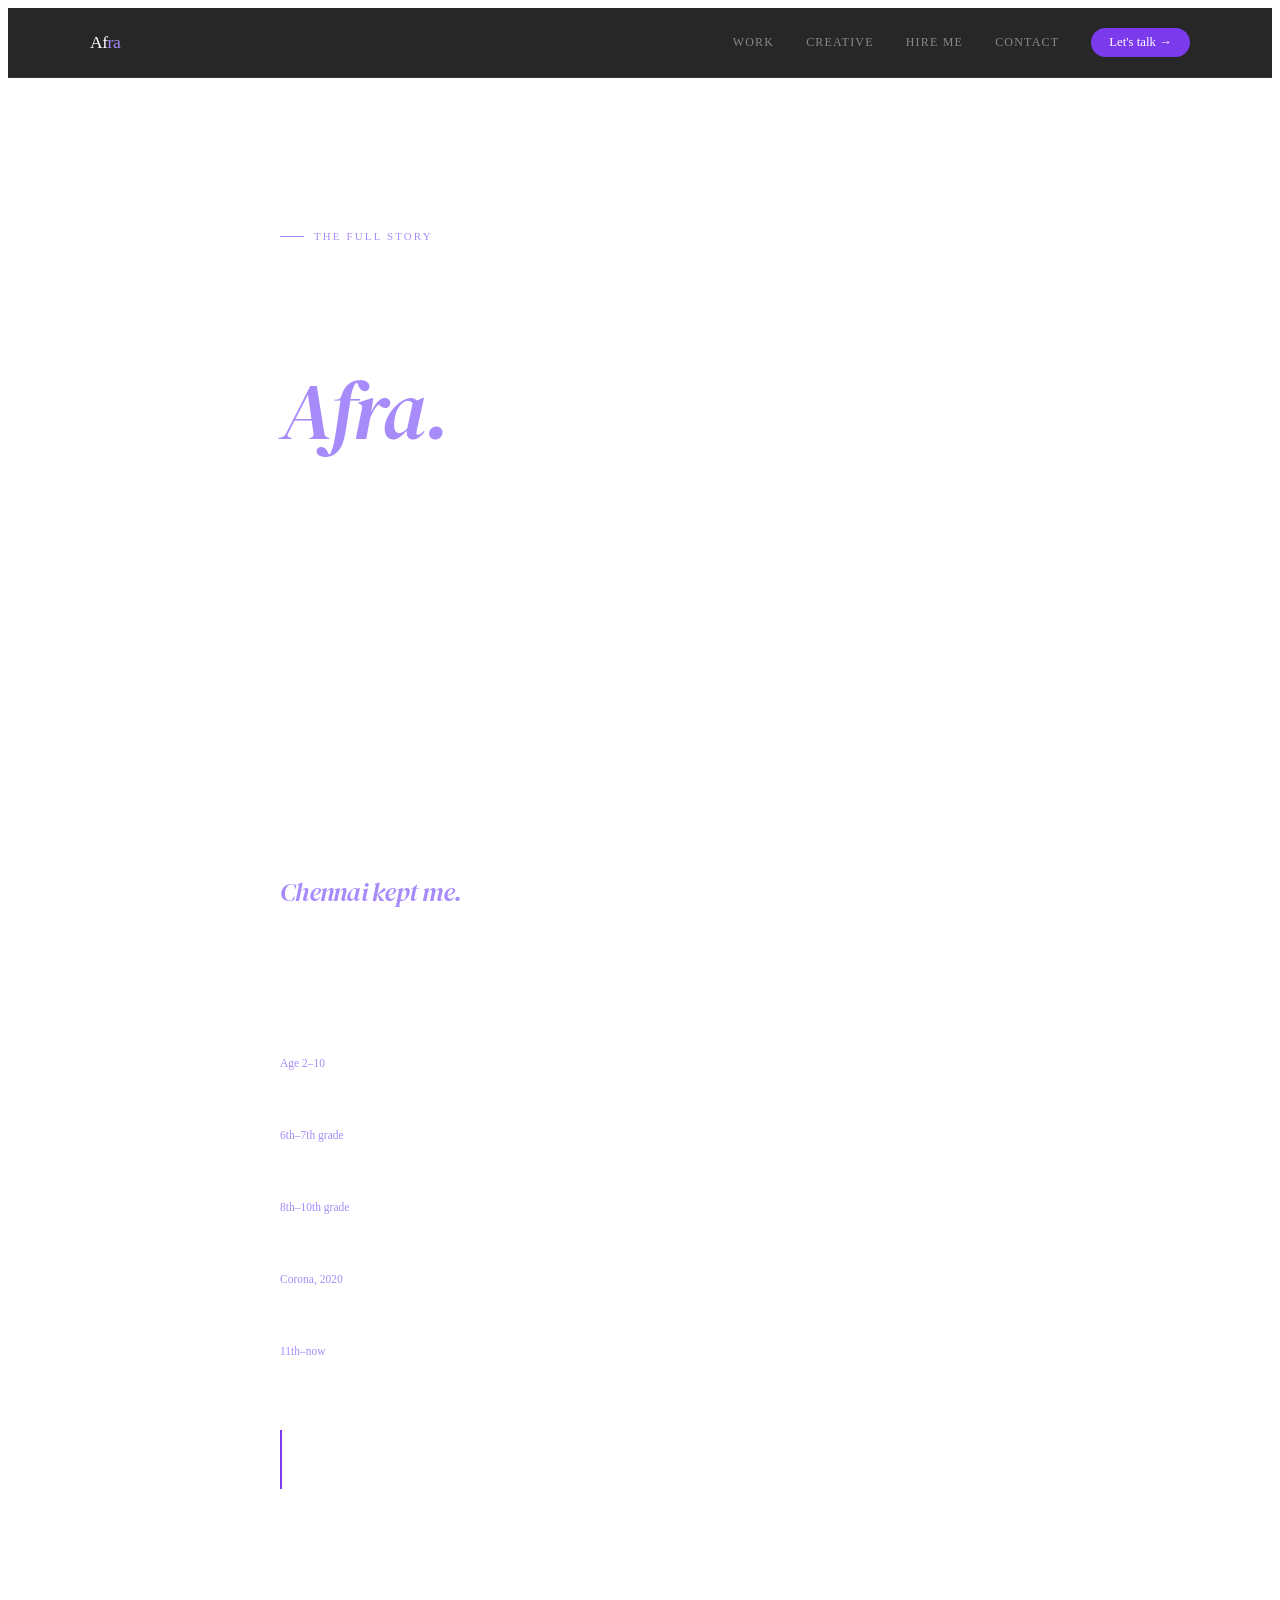
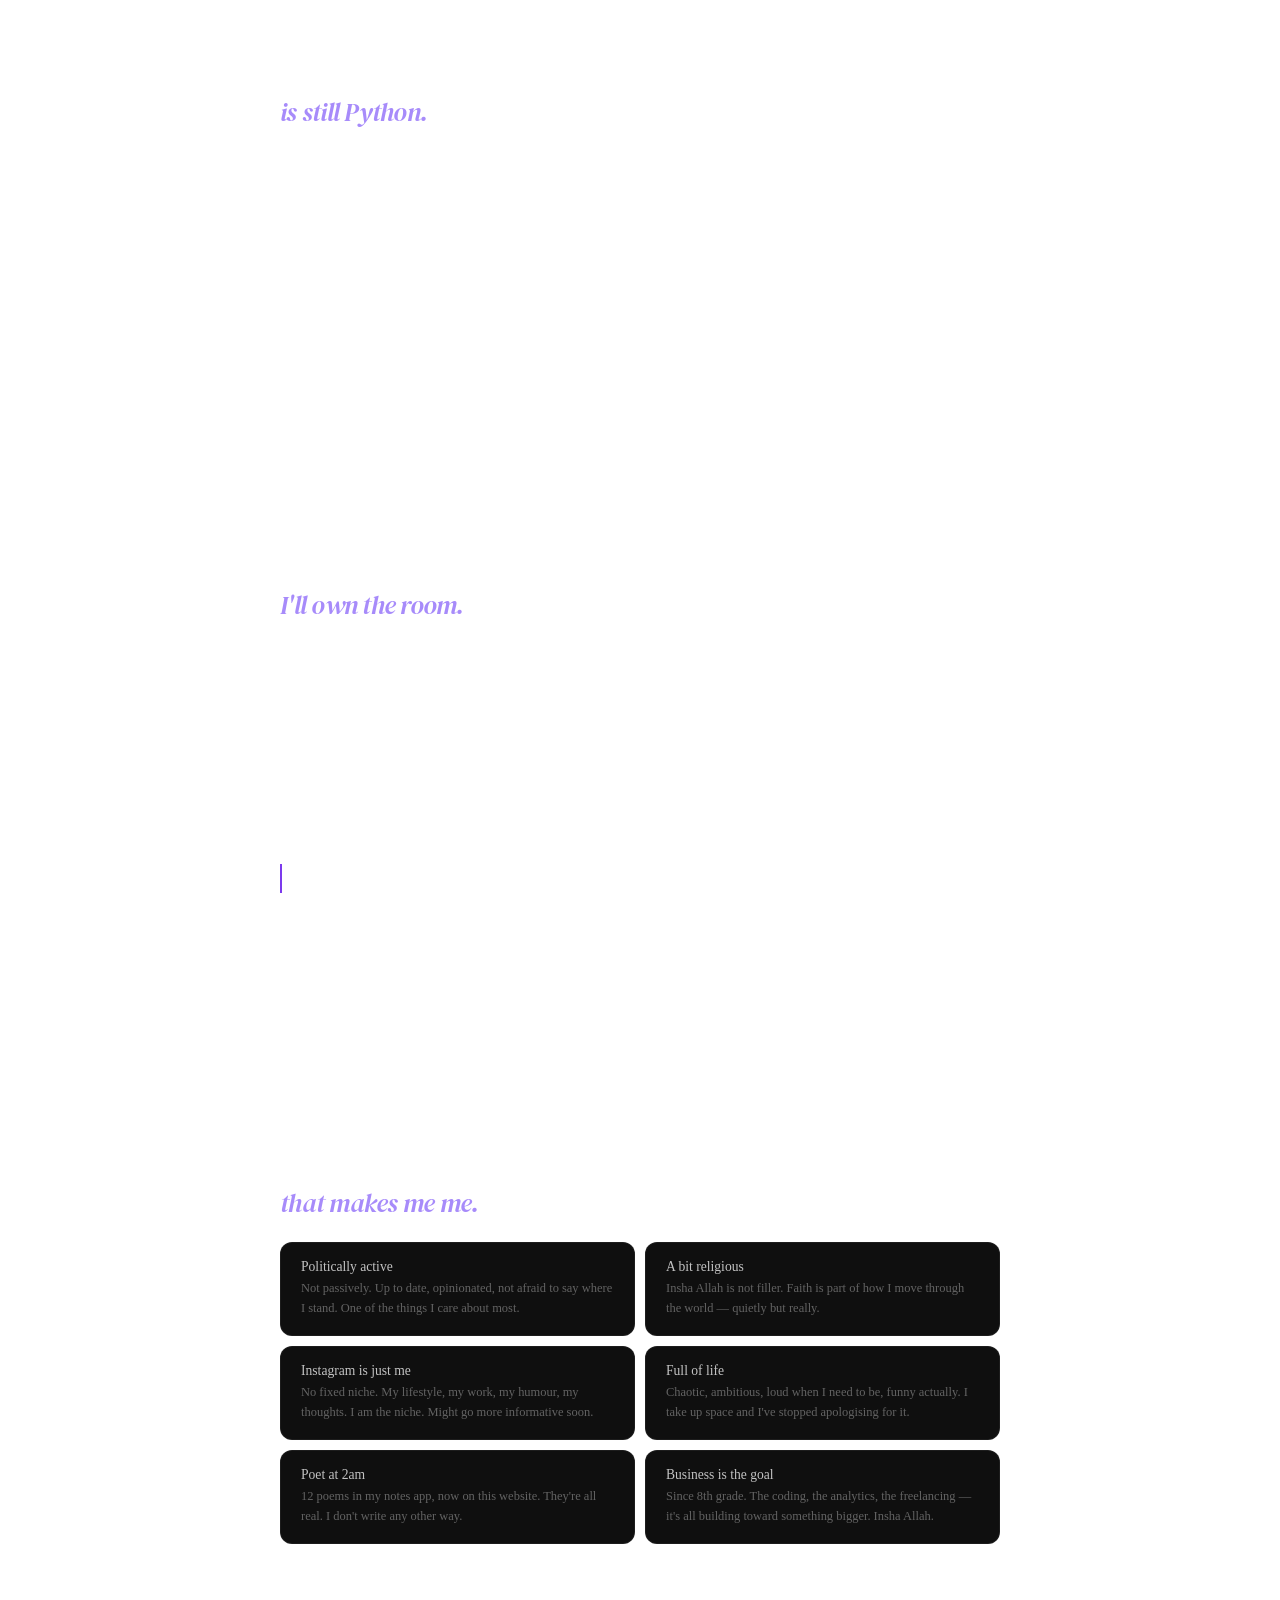
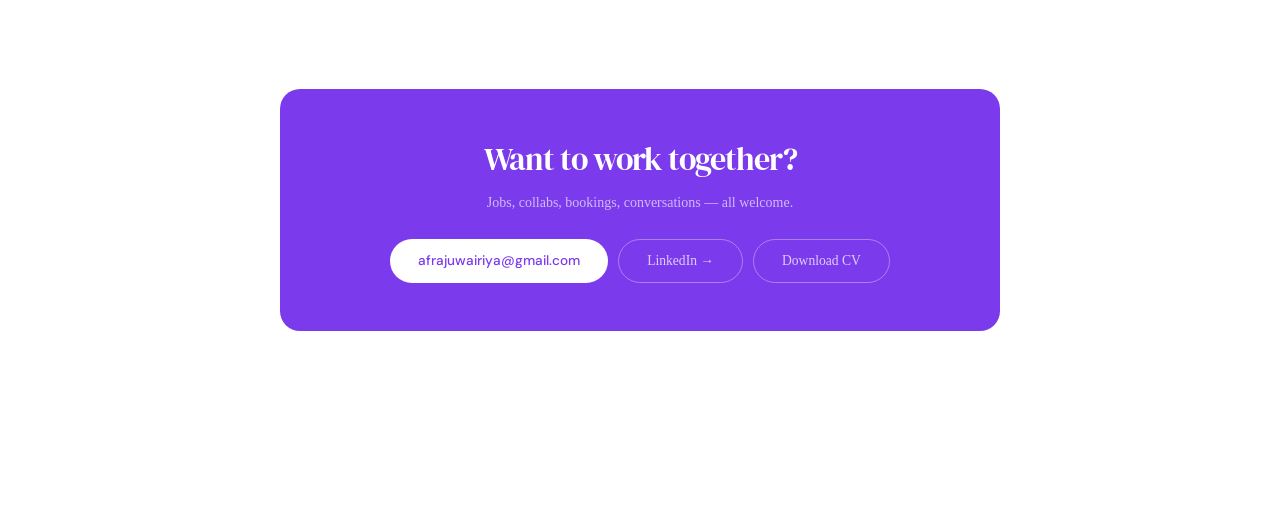
==== about.html @ 104c372f "Add files via upload" ====
<!doctype html>
<html lang="en">
<head>
  <meta charset="utf-8" />
  <meta name="viewport" content="width=device-width,initial-scale=1" />
  <title>About — Afra Juwairiya</title>
  <link href="https://fonts.googleapis.com/css2?family=DM+Serif+Display:ital@0;1&family=DM+Sans:wght@300;400;500&display=swap" rel="stylesheet">
  <link rel="stylesheet" href="css/style.css">
  <style>

    /* ── NAV (same as index) ── */
    .site-header { position: sticky; top: 0; z-index: 100; border-bottom: 0.5px solid rgba(255,255,255,0.07); background: rgba(10,10,10,0.88); backdrop-filter: blur(14px); }
    .nav-inner { max-width: 1100px; margin: 0 auto; padding: 1.25rem 2.5rem; display: flex; justify-content: space-between; align-items: center; }
    .nav-logo { font-size: 1.1rem; font-weight: 500; color: #fff; text-decoration: none; letter-spacing: -0.5px; }
    .nav-logo span { color: #a78bfa; }
    .nav-links { display: flex; gap: 2rem; align-items: center; }
    .nav-links a { font-size: 0.75rem; text-transform: uppercase; letter-spacing: 0.1em; color: rgba(255,255,255,0.45); text-decoration: none; transition: color 0.2s; }
    .nav-links a:hover { color: #fff; }
    .nav-cta { background: #7c3aed !important; color: #fff !important; padding: 7px 18px; border-radius: 100px; text-transform: none !important; letter-spacing: 0 !important; font-size: 0.8rem !important; }

    /* ── PAGE ── */
    .page { max-width: 720px; margin: 0 auto; padding: 5rem 2.5rem 6rem; }

    .back-link { display: inline-flex; align-items: center; gap: 6px; font-size: 0.72rem; text-transform: uppercase; letter-spacing: 0.12em; color: rgba(255,255,255,0.25); text-decoration: none; margin-bottom: 3.5rem; transition: color 0.2s; }
    .back-link:hover { color: #a78bfa; }

    /* ── HERO TEXT ── */
    .about-eyebrow { font-size: 0.68rem; text-transform: uppercase; letter-spacing: 0.2em; color: #a78bfa; margin-bottom: 1rem; display: flex; align-items: center; gap: 10px; }
    .about-eyebrow::before { content: ''; display: block; width: 24px; height: 0.5px; background: #a78bfa; }
    .about-name { font-family: 'DM Serif Display', serif; font-size: clamp(3rem, 7vw, 5rem); font-weight: 400; line-height: 0.95; letter-spacing: -2.5px; color: #fff; margin-bottom: 2rem; }
    .about-name em { font-style: italic; color: #a78bfa; display: block; }
    .about-opener { font-size: 1.1rem; color: rgba(255,255,255,0.6); line-height: 1.85; margin-bottom: 3.5rem; font-weight: 300; }
    .about-opener strong { color: rgba(255,255,255,0.85); font-weight: 400; }

    /* ── QUICK FACTS STRIP ── */
    .facts-strip { display: flex; flex-wrap: wrap; gap: 8px; margin-bottom: 4rem; padding-bottom: 3.5rem; border-bottom: 0.5px solid rgba(255,255,255,0.07); }
    .fact-pill { font-size: 0.72rem; padding: 6px 14px; border-radius: 100px; border: 0.5px solid rgba(255,255,255,0.1); color: rgba(255,255,255,0.5); }

    /* ── STORY SECTIONS ── */
    .story-block { margin-bottom: 3.5rem; padding-bottom: 3.5rem; border-bottom: 0.5px solid rgba(255,255,255,0.06); }
    .story-block:last-of-type { border-bottom: none; }
    .story-label { font-size: 0.65rem; text-transform: uppercase; letter-spacing: 0.2em; color: rgba(255,255,255,0.2); margin-bottom: 1.25rem; display: flex; align-items: center; gap: 8px; }
    .story-label::after { content: ''; flex: 1; height: 0.5px; background: rgba(255,255,255,0.06); }
    .story-heading { font-family: 'DM Serif Display', serif; font-size: 1.6rem; font-weight: 400; color: #fff; letter-spacing: -0.75px; margin-bottom: 1.25rem; line-height: 1.2; }
    .story-heading em { font-style: italic; color: #a78bfa; }
    .story-body { font-size: 0.95rem; color: rgba(255,255,255,0.5); line-height: 1.9; }
    .story-body p { margin-bottom: 1.1rem; }
    .story-body p:last-child { margin-bottom: 0; }
    .story-body strong { color: rgba(255,255,255,0.8); font-weight: 400; }
    .story-body em { font-style: italic; color: rgba(255,255,255,0.35); }

    /* ── PULL QUOTE ── */
    .pull-quote { border-left: 2px solid #7c3aed; padding-left: 1.25rem; margin: 2rem 0; }
    .pull-quote p { font-family: 'DM Serif Display', serif; font-size: 1.15rem; font-style: italic; color: rgba(255,255,255,0.6); line-height: 1.6; margin: 0; }

    /* ── CITIES TIMELINE ── */
    .cities { display: flex; flex-direction: column; gap: 0; margin: 1.5rem 0; }
    .city-row { display: grid; grid-template-columns: 80px 1fr; gap: 1.25rem; padding: 1rem 0; border-bottom: 0.5px solid rgba(255,255,255,0.05); position: relative; }
    .city-row:last-child { border-bottom: none; }
    .city-year { font-size: 0.72rem; color: #a78bfa; padding-top: 2px; }
    .city-name { font-size: 0.92rem; font-weight: 500; color: rgba(255,255,255,0.75); margin-bottom: 3px; }
    .city-note { font-size: 0.8rem; color: rgba(255,255,255,0.35); line-height: 1.5; }

    /* ── THINGS I AM ── */
    .things-grid { display: grid; grid-template-columns: 1fr 1fr; gap: 10px; margin: 1.5rem 0; }
    .thing { background: #0f0f0f; border: 0.5px solid rgba(255,255,255,0.06); border-radius: 12px; padding: 1rem 1.25rem; }
    .thing-title { font-size: 0.85rem; font-weight: 500; color: rgba(255,255,255,0.75); margin-bottom: 4px; }
    .thing-body { font-size: 0.78rem; color: rgba(255,255,255,0.35); line-height: 1.6; }

    /* ── FOOTER CTA ── */
    .about-cta { background: #7c3aed; border-radius: 20px; padding: 3rem; text-align: center; margin-top: 4rem; }
    .cta-head { font-family: 'DM Serif Display', serif; font-size: 2rem; font-weight: 400; color: #fff; letter-spacing: -1px; margin-bottom: 0.5rem; }
    .cta-sub { font-size: 0.875rem; color: rgba(255,255,255,0.65); margin-bottom: 1.75rem; }
    .cta-btns { display: flex; justify-content: center; gap: 10px; flex-wrap: wrap; }
    .btn-white { background: #fff; color: #7c3aed; padding: 0.8rem 1.75rem; border-radius: 100px; font-size: 0.85rem; font-weight: 500; text-decoration: none; }
    .btn-ghost-light { border: 0.5px solid rgba(255,255,255,0.35); color: rgba(255,255,255,0.75); padding: 0.8rem 1.75rem; border-radius: 100px; font-size: 0.85rem; text-decoration: none; }

    /* ── SITE FOOTER ── */
    .site-footer { border-top: 0.5px solid rgba(255,255,255,0.06); padding: 2rem 2.5rem; }
    .footer-inner { max-width: 1100px; margin: 0 auto; display: flex; justify-content: space-between; align-items: center; }
    .footer-left { font-size: 0.72rem; color: rgba(255,255,255,0.2); }
    .footer-links { display: flex; gap: 1.5rem; }
    .footer-links a { font-size: 0.72rem; color: rgba(255,255,255,0.2); text-decoration: none; transition: color 0.2s; }
    .footer-links a:hover { color: #a78bfa; }

    /* ── FADE ── */
    .fade-up { opacity: 0; transform: translateY(16px); transition: opacity 0.65s ease, transform 0.65s ease; }
    .fade-up.visible { opacity: 1; transform: none; }

    @media (max-width: 640px) {
      .page { padding: 3rem 1.5rem 4rem; }
      .things-grid { grid-template-columns: 1fr; }
      .nav-links a:not(.nav-cta) { display: none; }
      .footer-inner { flex-direction: column; gap: 1rem; }
    }
  </style>
</head>
<body>

  <header class="site-header">
    <div class="nav-inner">
      <a class="nav-logo" href="index.html">Af<span>ra</span></a>
      <nav class="nav-links">
        <a href="index.html#work">Work</a>
        <a href="index.html#creative">Creative</a>
        <a href="index.html#earn">Hire me</a>
        <a href="index.html#contact">Contact</a>
        <a href="index.html#contact" class="nav-cta">Let's talk →</a>
      </nav>
    </div>
  </header>

  <div class="page">

    <a href="index.html" class="back-link">← Back home</a>

    <div class="about-eyebrow">The full story</div>
    <h1 class="about-name">Hi, I'm<br><em>Afra.</em></h1>

    <p class="about-opener">
      <strong>Data analyst, full stack developer, Emcee, poet, Instagram creator, sports captain, NSS Vice President, department secretary, aspiring businesswoman, political person, proud Delhiite stuck in Chennai.</strong> That's the short version. Here's the rest.
    </p>

    <div class="facts-strip">
      <span class="fact-pill">Chennai (unfortunately)</span>
      <span class="fact-pill">Delhi at heart</span>
      <span class="fact-pill">BCA · April 2026</span>
      <span class="fact-pill">Python first</span>
      <span class="fact-pill">Emcee</span>
      <span class="fact-pill">Sports captain</span>
      <span class="fact-pill">NSS Vice President</span>
      <span class="fact-pill">Politically active</span>
      <span class="fact-pill">Business is the dream</span>
      <span class="fact-pill">Insha Allah</span>
    </div>

    <!-- CITIES -->
    <div class="story-block fade-up">
      <div class="story-label">where I've been</div>
      <h2 class="story-heading">Delhi shaped me.<br><em>Chennai kept me.</em></h2>
      <div class="story-body">
        <p>I was two when my family moved to Delhi for my dad's work. I grew up there. Delhi is my city — the one that fits, the one I think about, the one I'd go back to without hesitating. I love it in a way that's hard to explain if you haven't lived there.</p>
      </div>
      <div class="cities">
        <div class="city-row">
          <div class="city-year">Age 2–10</div>
          <div><div class="city-name">Delhi</div><div class="city-note">Grew up here. This is home.</div></div>
        </div>
        <div class="city-row">
          <div class="city-year">6th–7th grade</div>
          <div><div class="city-name">Chennai · Velammal</div><div class="city-note">Unfortunate situation moved us. Hated it. Velammal is basically a jail — anyone who went there knows.</div></div>
        </div>
        <div class="city-row">
          <div class="city-year">8th–10th grade</div>
          <div><div class="city-name">Delhi (again)</div><div class="city-note">Convinced my dad to let me come back. It worked.</div></div>
        </div>
        <div class="city-row">
          <div class="city-year">Corona, 2020</div>
          <div><div class="city-name">Chennai (again)</div><div class="city-note">Me, my mom, and my sister had to shift back. My sister's last year of school. Didn't get a choice this time.</div></div>
        </div>
        <div class="city-row">
          <div class="city-year">11th–now</div>
          <div><div class="city-name">Chennai · Velammal again → BCA</div><div class="city-note">Back to the jail school for 11th and 12th. Then BCA. Still here. Still looking for the exit.</div></div>
        </div>
      </div>
      <div class="pull-quote">
        <p>"I didn't choose Chennai. Chennai chose me, twice, against my will. But it's where everything started — the coding, the writing, the figuring out who I actually am."</p>
      </div>
    </div>

    <!-- CODING -->
    <div class="story-block fade-up">
      <div class="story-label">how the coding started</div>
      <h2 class="story-heading">Python in a boring class<br><em>is still Python.</em></h2>
      <div class="story-body">
        <p>It started at Velammal during 11th grade. Every class was boring — computer was the only one that was <em>bearable</em>. Me and my friend would sit there talking the whole time and still somehow get the highest marks. That's when I knew something was happening.</p>
        <p>Python clicked in a way other languages didn't. Not Java, not C — <strong>Python</strong>. It made sense to me. It still does. That one bearable class in a school I hated became the thing I'm building a career on.</p>
        <p>BCA happened because my mom wanted it to happen. And honestly it's been fine — data analytics, full stack, machine learning. I've built real things. But the long-term dream, the one I've had since 8th grade, is <strong>business</strong>. That's where I'm actually going, insha Allah. The tech is the foundation.</p>
      </div>
    </div>

    <!-- EMCEE -->
    <div class="story-block fade-up">
      <div class="story-label">the stage thing</div>
      <h2 class="story-heading">Give me a mic and<br><em>I'll own the room.</em></h2>
      <div class="story-body">
        <p>I've wanted to be in front of a microphone since I was a kid. Not performing — <strong>speaking</strong>. The kind of speaking where you hold a room, where people actually listen, where something shifts. I grew up watching student council members in schools abroad, parliamentary debates, political speeches — and I wanted that. All of it.</p>
        <p>In college I've been <strong>Event Coordinator</strong>, <strong>NSS Vice President</strong>, and <strong>Department Secretary</strong>. Every role that had a stage, I took. Emcee at events is the closest I've found to what I actually want — the energy of holding a crowd, being the thread that ties an event together, making it fun without losing the weight of it.</p>
      </div>
      <div class="pull-quote">
        <p>"What I would do to get in front of a mic. Since I was a kid."</p>
      </div>
      <div class="story-body">
        <p>The dream was journalism or law. I'm political — genuinely, not just online. Up to date, opinionated, not quiet about it. I wanted to argue in courtrooms or break stories. That didn't happen the way I planned. But the voice is still there. It always finds a way out — through speeches, through poems, through this.</p>
      </div>
    </div>

    <!-- WHO I AM -->
    <div class="story-block fade-up">
      <div class="story-label">the rest of it</div>
      <h2 class="story-heading">Everything else<br><em>that makes me me.</em></h2>
      <div class="things-grid">
        <div class="thing">
          <div class="thing-title">Politically active</div>
          <div class="thing-body">Not passively. Up to date, opinionated, not afraid to say where I stand. One of the things I care about most.</div>
        </div>
        <div class="thing">
          <div class="thing-title">A bit religious</div>
          <div class="thing-body">Insha Allah is not filler. Faith is part of how I move through the world — quietly but really.</div>
        </div>
        <div class="thing">
          <div class="thing-title">Instagram is just me</div>
          <div class="thing-body">No fixed niche. My lifestyle, my work, my humour, my thoughts. I am the niche. Might go more informative soon.</div>
        </div>
        <div class="thing">
          <div class="thing-title">Full of life</div>
          <div class="thing-body">Chaotic, ambitious, loud when I need to be, funny actually. I take up space and I've stopped apologising for it.</div>
        </div>
        <div class="thing">
          <div class="thing-title">Poet at 2am</div>
          <div class="thing-body">12 poems in my notes app, now on this website. They're all real. I don't write any other way.</div>
        </div>
        <div class="thing">
          <div class="thing-title">Business is the goal</div>
          <div class="thing-body">Since 8th grade. The coding, the analytics, the freelancing — it's all building toward something bigger. Insha Allah.</div>
        </div>
      </div>
    </div>

    <!-- CTA -->
    <div class="about-cta fade-up">
      <div class="cta-head">Want to work together?</div>
      <p class="cta-sub">Jobs, collabs, bookings, conversations — all welcome.</p>
      <div class="cta-btns">
        <button class="btn-white" onclick="navigator.clipboard.writeText('afrajuwairiya@gmail.com').then(()=>{this.textContent='Copied!';setTimeout(()=>this.textContent='afrajuwairiya@gmail.com',2000)})" style="cursor:pointer;border:none;font-family:'DM Sans',sans-serif;">afrajuwairiya@gmail.com</button>
        <a class="btn-ghost-light" href="https://www.linkedin.com/in/afra-juwairiya-403a3a2a0/" target="_blank" rel="noopener">LinkedIn →</a>
        <a class="btn-ghost-light" href="Afra_Juwairiya_Resume.pdf" download>Download CV</a>
      </div>
    </div>

  </div>

  <footer class="site-footer">
    <div class="footer-inner">
      <span class="footer-left">Afra Juwairiya · Chennai · © <span id="year"></span></span>
      <div class="footer-links">
        <a href="https://github.com/afraj-1" target="_blank" rel="noopener">GitHub</a>
        <a href="https://www.linkedin.com/in/afra-juwairiya-403a3a2a0/" target="_blank" rel="noopener">LinkedIn</a>
        <a href="mailto:afrajuwairiya@gmail.com">Email</a>
        <a href="poems.html">Poems</a>
      </div>
    </div>
  </footer>

  <script>
    document.getElementById('year').textContent = new Date().getFullYear();
    const obs = new IntersectionObserver(entries => {
      entries.forEach(e => { if (e.isIntersecting) e.target.classList.add('visible'); });
    }, { threshold: 0.1 });
    document.querySelectorAll('.fade-up').forEach(el => obs.observe(el));
  </script>

</body>
</html>
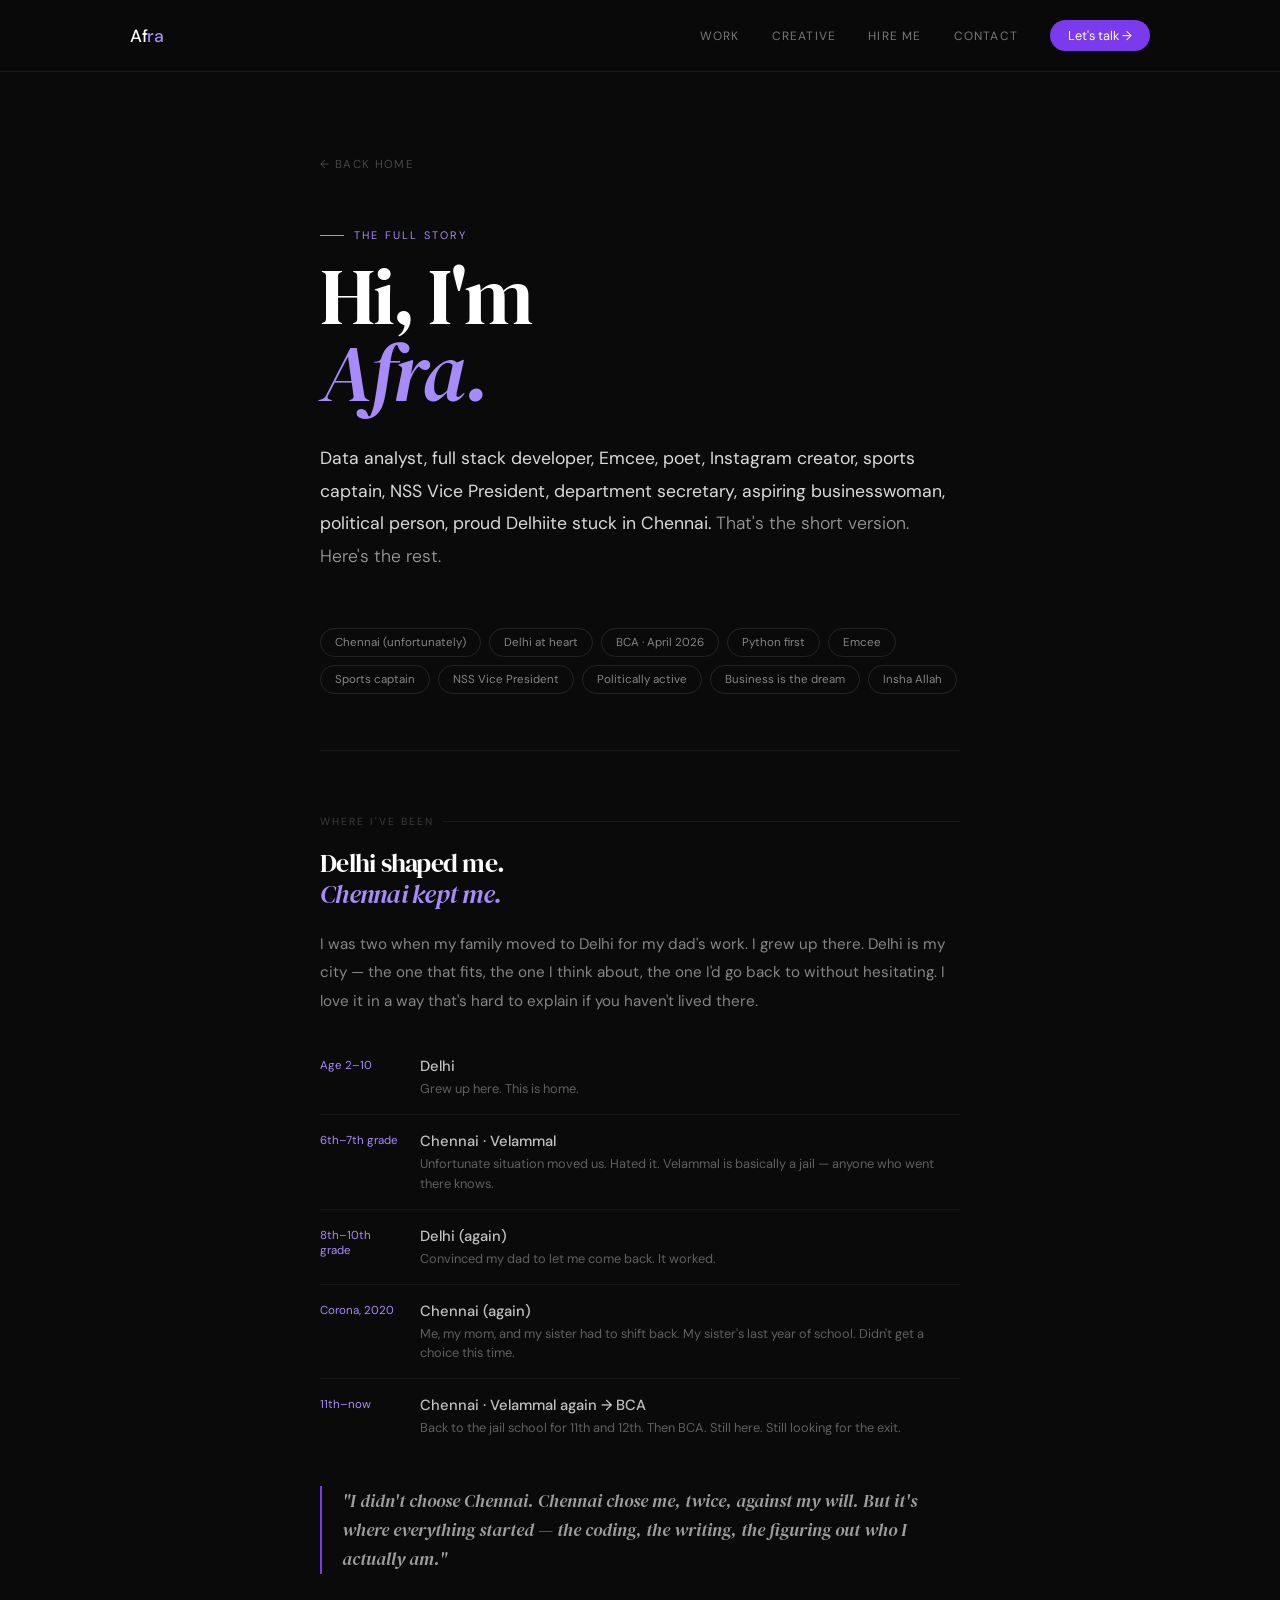
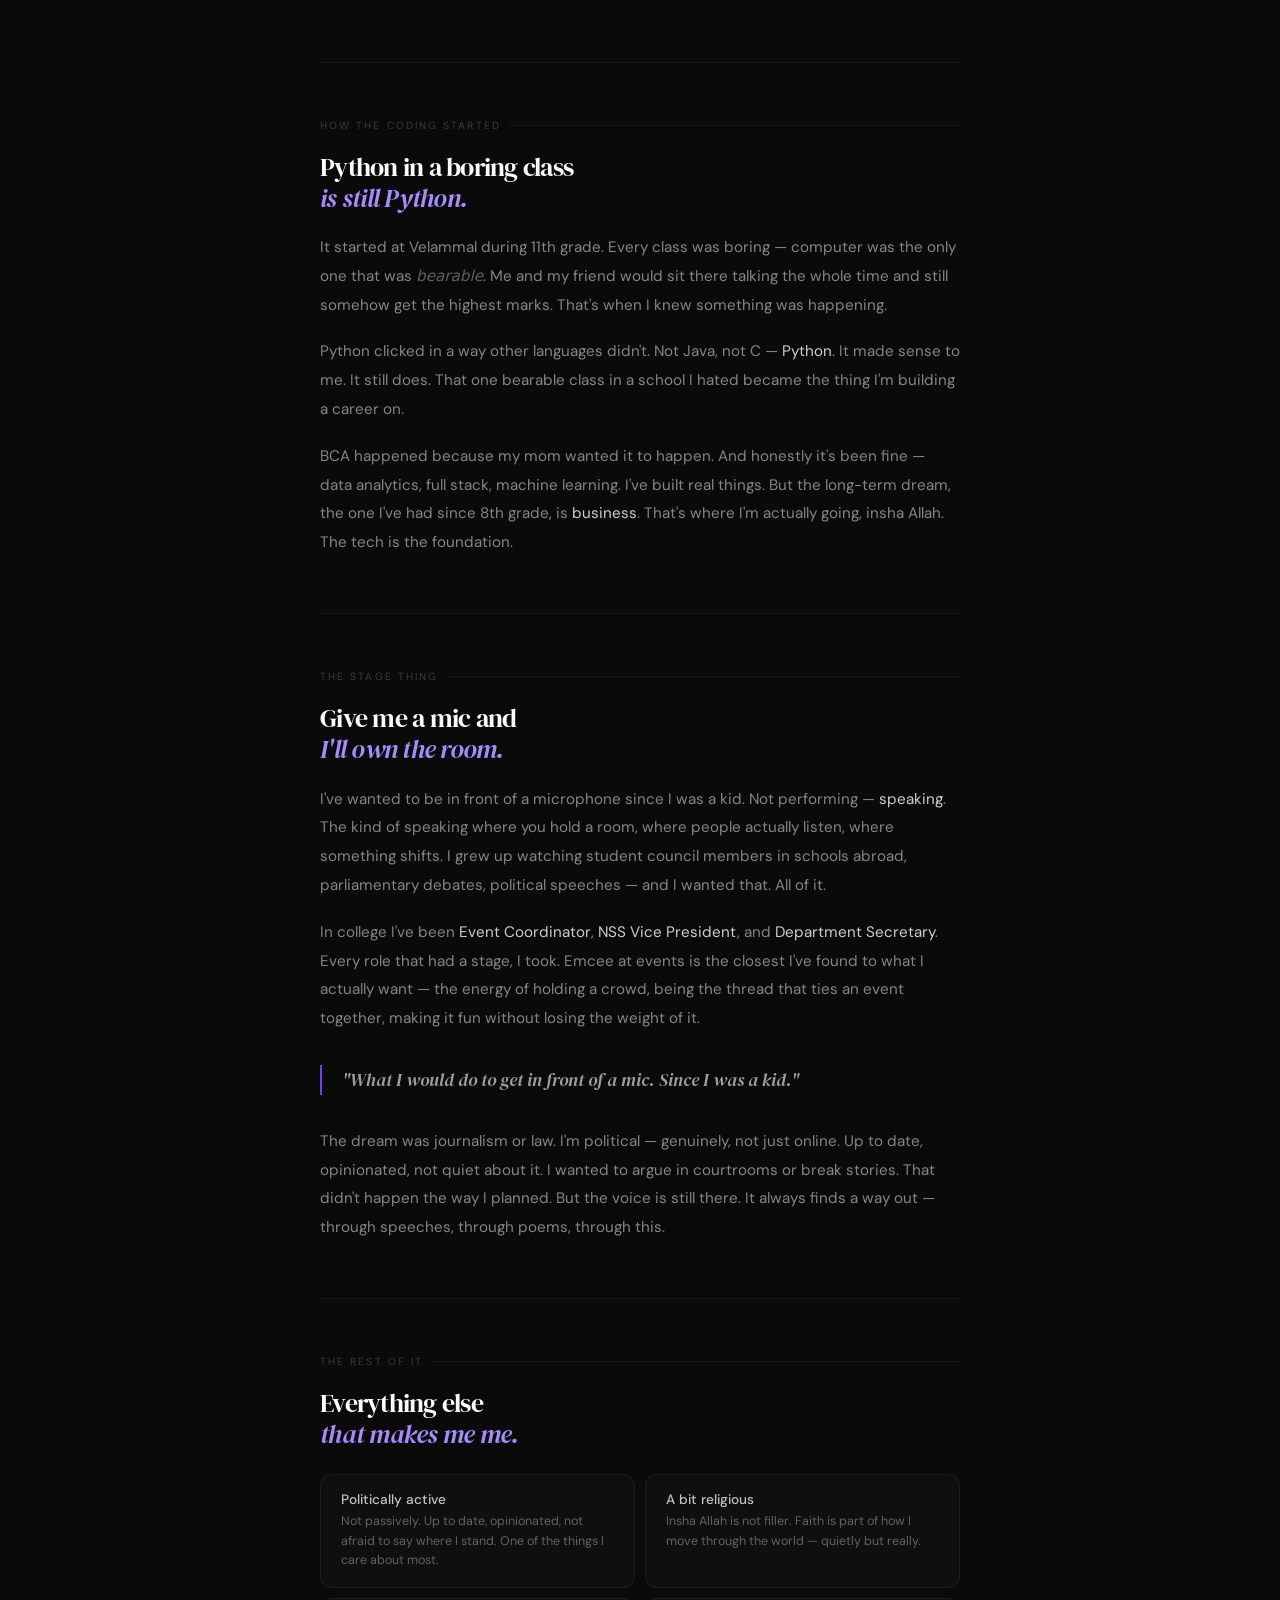
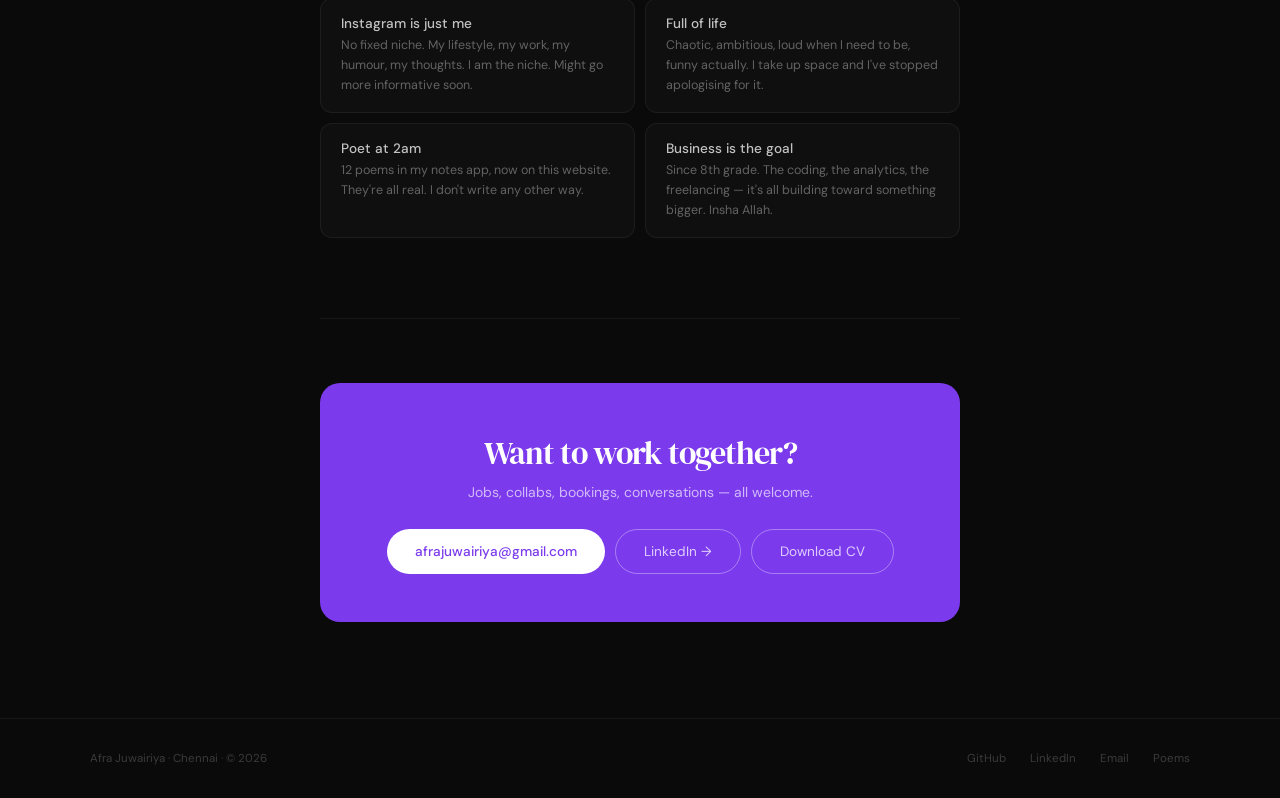
==== commit 147b1874: "Update about.html" ====
--- a/about.html
+++ b/about.html
@@ -5,7 +5,7 @@
   <meta name="viewport" content="width=device-width,initial-scale=1" />
   <title>About — Afra Juwairiya</title>
   <link href="https://fonts.googleapis.com/css2?family=DM+Serif+Display:ital@0;1&family=DM+Sans:wght@300;400;500&display=swap" rel="stylesheet">
-  <link rel="stylesheet" href="css/style.css">
+  <link rel="stylesheet" href="style.css">
   <style>
 
     /* ── NAV (same as index) ── */
@@ -261,4 +261,4 @@
   </script>
 
 </body>
-</html>+</html>
--- a/style.css
+++ b/style.css
@@ -0,0 +1,643 @@
+/* =============================================
+   AFRA JUWAIRIYA — PORTFOLIO
+   Dark · Bold · Electric Violet
+   ============================================= */
+
+:root {
+  --bg: #0a0a0a;
+  --bg-card: #0f0f0f;
+  --bg-card-hover: #141414;
+  --accent: #7c3aed;
+  --accent-light: #a78bfa;
+  --white: #ffffff;
+  --muted: rgba(255,255,255,0.5);
+  --muted-border: rgba(255,255,255,0.08);
+  --radius-sm: 12px;
+  --radius-md: 20px;
+  --radius-pill: 100px;
+  --max: 1100px;
+}
+
+*, *::before, *::after { box-sizing: border-box; margin: 0; padding: 0; }
+
+html { scroll-behavior: smooth; }
+
+body {
+  font-family: 'DM Sans', system-ui, sans-serif;
+  background: var(--bg);
+  color: var(--white);
+  -webkit-font-smoothing: antialiased;
+}
+
+/* ---- NAV ---- */
+.site-header {
+  position: sticky;
+  top: 0;
+  z-index: 100;
+  border-bottom: 0.5px solid var(--muted-border);
+  background: rgba(10,10,10,0.85);
+  backdrop-filter: blur(12px);
+  -webkit-backdrop-filter: blur(12px);
+}
+
+.nav-inner {
+  max-width: var(--max);
+  margin: 0 auto;
+  padding: 1.25rem 2.5rem;
+  display: flex;
+  justify-content: space-between;
+  align-items: center;
+}
+
+.nav-logo {
+  font-size: 1.25rem;
+  font-weight: 500;
+  letter-spacing: -0.5px;
+  color: var(--white);
+  text-decoration: none;
+}
+.nav-logo span { color: var(--accent-light); }
+
+.nav-links {
+  display: flex;
+  gap: 2rem;
+  align-items: center;
+}
+.nav-links a {
+  font-size: 0.8rem;
+  text-transform: uppercase;
+  letter-spacing: 0.08em;
+  color: var(--muted);
+  text-decoration: none;
+  transition: color 0.2s;
+}
+.nav-links a:hover { color: var(--white); }
+
+.nav-cta {
+  background: var(--accent) !important;
+  color: var(--white) !important;
+  padding: 0.5rem 1.25rem;
+  border-radius: var(--radius-pill);
+  font-size: 0.8rem !important;
+  text-transform: none !important;
+  letter-spacing: 0 !important;
+}
+
+/* ---- HERO ---- */
+.hero {
+  padding: 6rem 2.5rem 4rem;
+}
+
+.hero-inner {
+  max-width: var(--max);
+  margin: 0 auto;
+  display: grid;
+  grid-template-columns: 1fr 1fr;
+  gap: 4rem;
+  align-items: center;
+}
+
+.hero-eyebrow {
+  font-size: 0.7rem;
+  text-transform: uppercase;
+  letter-spacing: 0.18em;
+  color: var(--accent-light);
+  margin-bottom: 1.25rem;
+}
+
+.hero-name {
+  font-family: 'DM Serif Display', serif;
+  font-size: clamp(3rem, 6vw, 4.5rem);
+  font-weight: 400;
+  line-height: 1.05;
+  letter-spacing: -2px;
+  color: var(--white);
+  margin-bottom: 1.25rem;
+}
+.hero-name em {
+  font-style: italic;
+  color: var(--accent-light);
+}
+
+.hero-roles {
+  display: flex;
+  flex-wrap: wrap;
+  gap: 8px;
+  margin-bottom: 1.5rem;
+}
+
+.role-pill {
+  border: 0.5px solid rgba(167,139,250,0.35);
+  color: rgba(255,255,255,0.65);
+  font-size: 0.75rem;
+  padding: 5px 14px;
+  border-radius: var(--radius-pill);
+  letter-spacing: 0.02em;
+}
+
+.hero-desc {
+  font-size: 0.95rem;
+  color: var(--muted);
+  line-height: 1.75;
+  max-width: 420px;
+  margin-bottom: 2rem;
+}
+
+.hero-btns {
+  display: flex;
+  gap: 12px;
+  margin-bottom: 2rem;
+}
+
+.btn-primary {
+  background: var(--accent);
+  color: var(--white);
+  padding: 0.75rem 1.75rem;
+  border-radius: var(--radius-pill);
+  font-size: 0.875rem;
+  font-weight: 500;
+  text-decoration: none;
+  border: none;
+  cursor: pointer;
+  transition: background 0.2s, transform 0.15s;
+  display: inline-block;
+}
+.btn-primary:hover { background: #6d28d9; transform: translateY(-1px); }
+
+.btn-outline {
+  border: 0.5px solid rgba(255,255,255,0.2);
+  color: var(--white);
+  padding: 0.75rem 1.75rem;
+  border-radius: var(--radius-pill);
+  font-size: 0.875rem;
+  font-weight: 400;
+  text-decoration: none;
+  transition: border-color 0.2s, transform 0.15s;
+  display: inline-block;
+}
+.btn-outline:hover { border-color: rgba(255,255,255,0.45); transform: translateY(-1px); }
+
+.hero-socials {
+  display: flex;
+  gap: 1.5rem;
+}
+.hero-socials a {
+  font-size: 0.75rem;
+  text-transform: uppercase;
+  letter-spacing: 0.1em;
+  color: var(--muted);
+  text-decoration: none;
+  transition: color 0.2s;
+}
+.hero-socials a:hover { color: var(--accent-light); }
+
+/* ---- PHOTO FRAME ---- */
+.hero-right { display: flex; justify-content: flex-end; }
+
+.photo-frame {
+  width: 320px;
+  height: 380px;
+  background: #130b2e;
+  border-radius: 24px;
+  border: 0.5px solid rgba(167,139,250,0.18);
+  position: relative;
+  overflow: hidden;
+  display: flex;
+  align-items: flex-end;
+  justify-content: center;
+}
+
+.hero-photo {
+  width: 100%;
+  height: 100%;
+  object-fit: cover;
+  object-position: top;
+  display: block;
+}
+
+.photo-fallback {
+  display: none;
+  font-family: 'DM Serif Display', serif;
+  font-size: 4rem;
+  color: rgba(167,139,250,0.35);
+  align-items: center;
+  justify-content: center;
+  width: 100%;
+  height: 100%;
+  position: absolute;
+  inset: 0;
+}
+
+.photo-badge {
+  position: absolute;
+  top: 18px;
+  right: 18px;
+  background: rgba(255,255,255,0.06);
+  border: 0.5px solid rgba(255,255,255,0.1);
+  border-radius: var(--radius-sm);
+  padding: 10px 14px;
+  backdrop-filter: blur(6px);
+}
+.badge-label {
+  font-size: 0.6rem;
+  text-transform: uppercase;
+  letter-spacing: 0.12em;
+  color: var(--muted);
+}
+.badge-value {
+  font-size: 1rem;
+  font-weight: 500;
+  color: var(--white);
+  margin-top: 2px;
+}
+
+/* ---- STATS STRIP ---- */
+.stats-strip {
+  display: grid;
+  grid-template-columns: repeat(4, 1fr);
+  border-top: 0.5px solid var(--muted-border);
+  border-bottom: 0.5px solid var(--muted-border);
+}
+
+.stat {
+  padding: 2rem 2.5rem;
+  border-right: 0.5px solid var(--muted-border);
+  transition: background 0.2s;
+}
+.stat:last-child { border-right: none; }
+.stat:hover { background: rgba(255,255,255,0.02); }
+
+.stat-num {
+  font-family: 'DM Serif Display', serif;
+  font-size: 2.5rem;
+  font-weight: 400;
+  color: var(--white);
+  letter-spacing: -1px;
+}
+.stat-num span { color: var(--accent-light); }
+
+.stat-label {
+  font-size: 0.7rem;
+  text-transform: uppercase;
+  letter-spacing: 0.1em;
+  color: var(--muted);
+  margin-top: 4px;
+}
+
+/* ---- SECTIONS ---- */
+.section { padding: 5rem 2.5rem; }
+.section-inner { max-width: var(--max); margin: 0 auto; }
+
+.section-eyebrow {
+  font-size: 0.7rem;
+  text-transform: uppercase;
+  letter-spacing: 0.18em;
+  color: var(--accent-light);
+  margin-bottom: 0.75rem;
+}
+
+.section-title {
+  font-family: 'DM Serif Display', serif;
+  font-size: clamp(1.75rem, 3vw, 2.5rem);
+  font-weight: 400;
+  color: var(--white);
+  letter-spacing: -1px;
+  margin-bottom: 3rem;
+}
+
+/* ---- PROJECTS GRID ---- */
+.projects-grid {
+  display: grid;
+  grid-template-columns: 1fr 1fr;
+  gap: 1px;
+  background: var(--muted-border);
+  border: 0.5px solid var(--muted-border);
+  border-radius: var(--radius-md);
+  overflow: hidden;
+}
+
+.project-card {
+  background: var(--bg-card);
+  padding: 2rem;
+  transition: background 0.2s;
+}
+.project-card:hover { background: var(--bg-card-hover); }
+.project-card:nth-child(1) { border-radius: var(--radius-md) 0 0 0; }
+.project-card:nth-child(2) { border-radius: 0 var(--radius-md) 0 0; }
+.project-card:nth-child(3) { border-radius: 0 0 0 var(--radius-md); }
+.project-card:nth-child(4) { border-radius: 0 0 var(--radius-md) 0; }
+
+.project-type {
+  font-size: 0.65rem;
+  text-transform: uppercase;
+  letter-spacing: 0.15em;
+  color: var(--accent-light);
+  margin-bottom: 0.75rem;
+}
+
+.project-name {
+  font-family: 'DM Serif Display', serif;
+  font-size: 1.25rem;
+  font-weight: 400;
+  color: var(--white);
+  margin-bottom: 0.5rem;
+}
+
+.project-desc {
+  font-size: 0.85rem;
+  color: var(--muted);
+  line-height: 1.65;
+  margin-bottom: 1.25rem;
+}
+
+.project-tags {
+  display: flex;
+  flex-wrap: wrap;
+  gap: 6px;
+  margin-bottom: 1.25rem;
+}
+
+.tag {
+  font-size: 0.7rem;
+  background: rgba(124,58,237,0.12);
+  color: rgba(167,139,250,0.85);
+  padding: 3px 10px;
+  border-radius: var(--radius-pill);
+}
+
+.project-link {
+  font-size: 0.8rem;
+  color: rgba(255,255,255,0.35);
+  text-decoration: none;
+  letter-spacing: 0.02em;
+  transition: color 0.2s;
+}
+.project-link:hover { color: var(--accent-light); }
+
+/* ---- TWO COL ---- */
+.two-col-section {
+  padding: 0 2.5rem 5rem;
+}
+
+.two-col-inner {
+  display: grid;
+  grid-template-columns: 1fr 1fr;
+  gap: 1.5rem;
+}
+
+.panel {
+  background: var(--bg-card);
+  border: 0.5px solid var(--muted-border);
+  border-radius: var(--radius-md);
+  padding: 2rem;
+}
+
+.panel-title {
+  font-family: 'DM Serif Display', serif;
+  font-size: 1.25rem;
+  font-weight: 400;
+  color: var(--white);
+  margin-bottom: 1.5rem;
+  letter-spacing: -0.5px;
+}
+
+.skill-row {
+  display: flex;
+  align-items: center;
+  gap: 12px;
+  padding: 10px 0;
+  border-bottom: 0.5px solid rgba(255,255,255,0.04);
+}
+.skill-row:last-of-type { border-bottom: none; }
+
+.skill-name {
+  font-size: 0.85rem;
+  color: rgba(255,255,255,0.65);
+  min-width: 140px;
+}
+
+.skill-bar {
+  flex: 1;
+  height: 2px;
+  background: rgba(255,255,255,0.08);
+  border-radius: 2px;
+}
+.skill-fill {
+  height: 100%;
+  background: var(--accent);
+  border-radius: 2px;
+  transition: width 1.2s ease;
+}
+
+.skill-pct {
+  font-size: 0.75rem;
+  color: var(--muted);
+  min-width: 32px;
+  text-align: right;
+}
+
+.poem-block {
+  padding: 1.25rem 0;
+  border-bottom: 0.5px solid rgba(255,255,255,0.04);
+}
+.poem-block:last-of-type { border-bottom: none; }
+
+.poem-title {
+  font-size: 0.85rem;
+  font-weight: 500;
+  color: rgba(167,139,250,0.9);
+  margin-bottom: 4px;
+}
+
+.poem-excerpt {
+  font-size: 0.82rem;
+  color: rgba(255,255,255,0.3);
+  line-height: 1.7;
+  font-style: italic;
+}
+
+.panel-link {
+  display: inline-block;
+  margin-top: 1.25rem;
+  font-size: 0.8rem;
+  color: rgba(255,255,255,0.35);
+  text-decoration: none;
+  transition: color 0.2s;
+}
+.panel-link:hover { color: var(--accent-light); }
+
+/* ---- CONTACT ---- */
+.contact-band {
+  background: var(--accent);
+  padding: 5rem 2.5rem;
+  text-align: center;
+}
+
+.contact-headline {
+  font-family: 'DM Serif Display', serif;
+  font-size: clamp(2rem, 4vw, 3rem);
+  font-weight: 400;
+  color: var(--white);
+  letter-spacing: -1px;
+  margin-bottom: 0.5rem;
+}
+
+.contact-sub {
+  font-size: 0.95rem;
+  color: rgba(255,255,255,0.65);
+  margin-bottom: 2.5rem;
+}
+
+.contact-form {
+  max-width: 560px;
+  margin: 0 auto;
+  display: flex;
+  flex-direction: column;
+  gap: 12px;
+}
+
+.form-row {
+  display: grid;
+  grid-template-columns: 1fr 1fr;
+  gap: 12px;
+}
+
+.contact-form input,
+.contact-form textarea {
+  width: 100%;
+  padding: 0.875rem 1rem;
+  background: rgba(255,255,255,0.1);
+  border: 0.5px solid rgba(255,255,255,0.2);
+  border-radius: var(--radius-sm);
+  color: var(--white);
+  font-family: 'DM Sans', sans-serif;
+  font-size: 0.875rem;
+  outline: none;
+  transition: border-color 0.2s;
+}
+.contact-form input::placeholder,
+.contact-form textarea::placeholder { color: rgba(255,255,255,0.45); }
+.contact-form input:focus,
+.contact-form textarea:focus { border-color: rgba(255,255,255,0.5); }
+
+.contact-form textarea { resize: none; }
+
+.form-footer {
+  display: flex;
+  justify-content: space-between;
+  align-items: center;
+  gap: 1rem;
+  flex-wrap: wrap;
+}
+
+.contact-form .btn-primary {
+  background: var(--white);
+  color: var(--accent);
+}
+.contact-form .btn-primary:hover { background: #f3f0ff; }
+
+.contact-socials {
+  display: flex;
+  gap: 1.25rem;
+}
+.contact-socials a {
+  font-size: 0.75rem;
+  text-transform: uppercase;
+  letter-spacing: 0.1em;
+  color: rgba(255,255,255,0.55);
+  text-decoration: none;
+  transition: color 0.2s;
+}
+.contact-socials a:hover { color: var(--white); }
+
+.form-success {
+  display: none;
+  font-size: 0.85rem;
+  color: rgba(255,255,255,0.8);
+  text-align: center;
+  padding: 0.75rem;
+  background: rgba(255,255,255,0.1);
+  border-radius: var(--radius-sm);
+}
+
+/* ---- FOOTER ---- */
+.site-footer {
+  background: var(--bg);
+  border-top: 0.5px solid var(--muted-border);
+  padding: 1.5rem 2.5rem;
+}
+
+.footer-inner {
+  max-width: var(--max);
+  margin: 0 auto;
+  display: flex;
+  justify-content: space-between;
+  align-items: center;
+}
+
+.footer-left {
+  font-size: 0.75rem;
+  color: rgba(255,255,255,0.3);
+}
+
+.footer-links {
+  display: flex;
+  gap: 1.5rem;
+}
+.footer-links a {
+  font-size: 0.75rem;
+  color: rgba(255,255,255,0.3);
+  text-decoration: none;
+  transition: color 0.2s;
+}
+.footer-links a:hover { color: var(--accent-light); }
+
+/* ---- SCROLL ANIMATIONS ---- */
+.fade-up {
+  opacity: 0;
+  transform: translateY(20px);
+  transition: opacity 0.6s ease, transform 0.6s ease;
+}
+.fade-up.visible {
+  opacity: 1;
+  transform: none;
+}
+
+/* ---- RESPONSIVE ---- */
+@media (max-width: 860px) {
+  .nav-inner { padding: 1rem 1.5rem; }
+  .nav-links { gap: 1.25rem; }
+
+  .hero { padding: 4rem 1.5rem 3rem; }
+  .hero-inner { grid-template-columns: 1fr; gap: 3rem; }
+  .hero-right { justify-content: center; }
+  .photo-frame { width: 280px; height: 320px; }
+
+  .stats-strip { grid-template-columns: 1fr 1fr; }
+  .stat:nth-child(2) { border-right: none; }
+  .stat:nth-child(3) { border-top: 0.5px solid var(--muted-border); }
+  .stat:nth-child(4) { border-top: 0.5px solid var(--muted-border); border-right: none; }
+
+  .section { padding: 3rem 1.5rem; }
+  .two-col-section { padding: 0 1.5rem 3rem; }
+
+  .projects-grid { grid-template-columns: 1fr; }
+  .project-card:nth-child(n) { border-radius: 0; }
+  .project-card:first-child { border-radius: var(--radius-md) var(--radius-md) 0 0; }
+  .project-card:last-child { border-radius: 0 0 var(--radius-md) var(--radius-md); }
+
+  .two-col-inner { grid-template-columns: 1fr; }
+
+  .contact-band { padding: 3rem 1.5rem; }
+  .form-row { grid-template-columns: 1fr; }
+  .form-footer { flex-direction: column; align-items: flex-start; }
+
+  .footer-inner { flex-direction: column; gap: 1rem; text-align: center; }
+}
+
+@media (max-width: 520px) {
+  .nav-links a:not(.nav-cta) { display: none; }
+  .hero-name { font-size: 2.75rem; }
+  .stat { padding: 1.5rem; }
+  .stat-num { font-size: 2rem; }
+}
